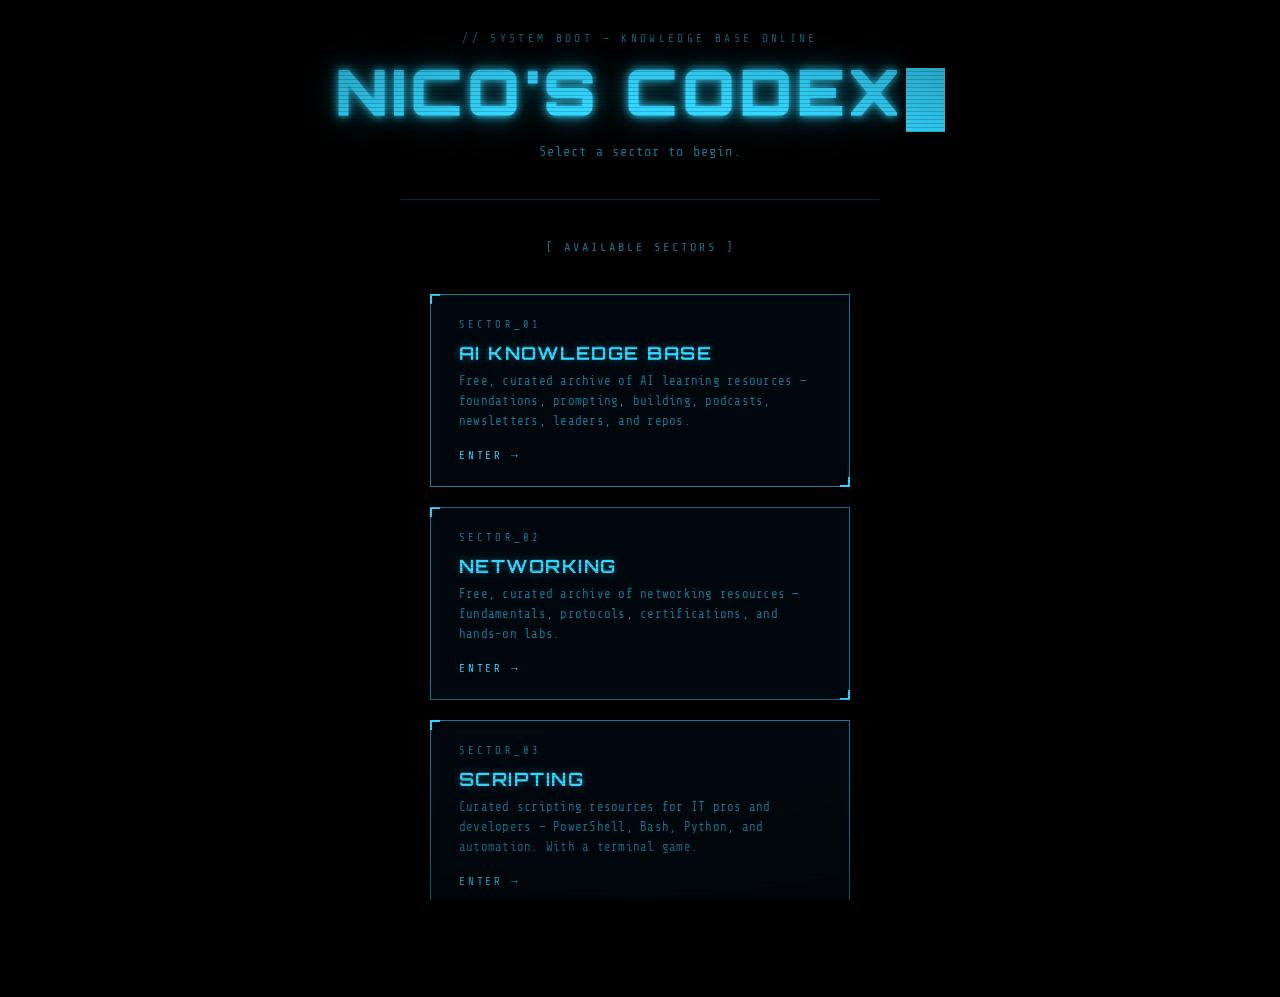
==== index.html @ a24f312b "Add Scripting as Sector_03 on landing page Co-Authored-By: Claude Sonnet 4.6 <noreply@anthropic.com>" ====
<!DOCTYPE html>
<html lang="en">
<head>
<meta charset="UTF-8">
<meta name="viewport" content="width=device-width, initial-scale=1.0">
<title>Nico's Codex — Knowledge Base</title>
<meta name="description" content="Nico's Codex — a curated knowledge base covering AI, technology, and beyond.">
<meta property="og:title" content="Nico's Codex — Knowledge Base">
<meta property="og:description" content="Select a sector to begin.">
<link rel="preconnect" href="https://fonts.googleapis.com">
<link rel="preconnect" href="https://fonts.gstatic.com" crossorigin>
<link href="https://fonts.googleapis.com/css2?family=Orbitron:wght@400;700;900&family=Share+Tech+Mono&display=swap" rel="stylesheet">
<style>
  *, *::before, *::after { box-sizing: border-box; margin: 0; padding: 0; }

  :root {
    --green: #33d6ff;
    --green-dim: #1a7a99;
    --green-glow: rgba(51,214,255,0.35);
    --green-glow-soft: rgba(51,214,255,0.12);
    --bg: #000;
    --bg-card: #00080e;
  }

  html, body {
    height: 100%;
    background: var(--bg);
    color: var(--green);
    font-family: 'Share Tech Mono', monospace;
    overflow-x: hidden;
  }

  /* Scanlines */
  body::before {
    content: '';
    position: fixed;
    inset: 0;
    background: repeating-linear-gradient(
      to bottom,
      transparent 0px,
      transparent 3px,
      rgba(0,0,0,0.18) 3px,
      rgba(0,0,0,0.18) 4px
    );
    pointer-events: none;
    z-index: 999;
  }

  /* CRT vignette */
  body::after {
    content: '';
    position: fixed;
    inset: 0;
    background: radial-gradient(ellipse at center, transparent 55%, rgba(0,0,0,0.75) 100%);
    pointer-events: none;
    z-index: 998;
  }

  @keyframes flicker {
    0%   { opacity: 1; }
    92%  { opacity: 1; }
    93%  { opacity: 0.88; }
    94%  { opacity: 1; }
    96%  { opacity: 0.94; }
    100% { opacity: 1; }
  }

  @keyframes blink {
    0%, 49% { opacity: 1; }
    50%, 100% { opacity: 0; }
  }

  @keyframes pulse-border {
    0%, 100% { box-shadow: 0 0 12px var(--green-glow), inset 0 0 8px var(--green-glow-soft); }
    50%       { box-shadow: 0 0 24px var(--green-glow), inset 0 0 16px var(--green-glow-soft); }
  }

  .crt-wrap {
    animation: flicker 8s infinite;
    min-height: 100vh;
    display: flex;
    flex-direction: column;
    align-items: center;
    justify-content: center;
    padding: 2rem 1.25rem;
    gap: 2.5rem;
  }

  /* Header */
  .crt-header {
    text-align: center;
    display: flex;
    flex-direction: column;
    align-items: center;
    gap: 0.75rem;
  }

  .crt-eyebrow {
    font-family: 'Share Tech Mono', monospace;
    font-size: 0.7rem;
    letter-spacing: 0.3em;
    color: var(--green-dim);
    text-transform: uppercase;
  }

  .crt-title {
    font-family: 'Orbitron', sans-serif;
    font-weight: 900;
    font-size: clamp(2rem, 7vw, 4rem);
    letter-spacing: 0.06em;
    text-transform: uppercase;
    color: var(--green);
    text-shadow:
      0 0 8px var(--green),
      0 0 20px var(--green-glow),
      0 0 40px var(--green-glow);
    line-height: 1.1;
  }

  .crt-subtitle {
    font-family: 'Share Tech Mono', monospace;
    font-size: 0.85rem;
    color: var(--green-dim);
    letter-spacing: 0.08em;
  }

  .crt-cursor {
    display: inline-block;
    width: 0.6em;
    height: 1em;
    background: var(--green);
    vertical-align: text-bottom;
    margin-left: 2px;
    animation: blink 1.1s step-end infinite;
  }

  /* Divider */
  .crt-divider {
    width: min(480px, 90vw);
    border: none;
    border-top: 1px solid var(--green-dim);
    opacity: 0.4;
  }

  /* Sector prompt */
  .crt-prompt {
    font-size: 0.75rem;
    letter-spacing: 0.25em;
    color: var(--green-dim);
    text-transform: uppercase;
  }

  /* Sector grid */
  .sector-grid {
    display: grid;
    grid-template-columns: 1fr;
    gap: 1.25rem;
    width: min(420px, 92vw);
  }

  .sector-card {
    display: block;
    text-decoration: none;
    background: var(--bg-card);
    border: 1px solid var(--green-dim);
    padding: 1.5rem 1.75rem;
    position: relative;
    transition: border-color 0.2s, background 0.2s;
    animation: pulse-border 4s ease-in-out infinite;
    cursor: pointer;
  }

  .sector-card:hover,
  .sector-card:focus-visible {
    background: #051405;
    border-color: var(--green);
    outline: none;
    animation: none;
    box-shadow:
      0 0 18px var(--green-glow),
      0 0 40px rgba(51,255,51,0.15),
      inset 0 0 20px rgba(51,255,51,0.07);
  }

  /* Corner accents */
  .sector-card::before,
  .sector-card::after {
    content: '';
    position: absolute;
    width: 10px;
    height: 10px;
    border-color: var(--green);
    border-style: solid;
  }
  .sector-card::before {
    top: -1px; left: -1px;
    border-width: 2px 0 0 2px;
  }
  .sector-card::after {
    bottom: -1px; right: -1px;
    border-width: 0 2px 2px 0;
  }

  .sector-id {
    font-size: 0.65rem;
    letter-spacing: 0.3em;
    color: var(--green-dim);
    text-transform: uppercase;
    margin-bottom: 0.6rem;
  }

  .sector-name {
    font-family: 'Orbitron', sans-serif;
    font-weight: 700;
    font-size: 1.15rem;
    letter-spacing: 0.08em;
    text-transform: uppercase;
    color: var(--green);
    text-shadow: 0 0 8px var(--green-glow);
    margin-bottom: 0.5rem;
  }

  .sector-desc {
    font-size: 0.78rem;
    color: var(--green-dim);
    line-height: 1.6;
    letter-spacing: 0.02em;
    margin-bottom: 1.1rem;
  }

  .sector-enter {
    font-size: 0.7rem;
    letter-spacing: 0.25em;
    text-transform: uppercase;
    color: var(--green);
    display: flex;
    align-items: center;
    gap: 0.5rem;
  }

  .sector-enter .arrow {
    display: inline-block;
    transition: transform 0.15s;
  }

  .sector-card:hover .arrow,
  .sector-card:focus-visible .arrow {
    transform: translateX(5px);
  }

  /* Footer */
  .crt-footer {
    font-size: 0.65rem;
    letter-spacing: 0.2em;
    color: var(--green-dim);
    opacity: 0.55;
    text-align: center;
    text-transform: uppercase;
  }
</style>
</head>
<body>

<div class="crt-wrap">

  <header class="crt-header">
    <p class="crt-eyebrow">// SYSTEM BOOT — KNOWLEDGE BASE ONLINE</p>
    <h1 class="crt-title">Nico's Codex<span class="crt-cursor"></span></h1>
    <p class="crt-subtitle">Select a sector to begin.</p>
  </header>

  <hr class="crt-divider">

  <p class="crt-prompt">[ Available Sectors ]</p>

  <div class="sector-grid">

    <a href="ai.html" class="sector-card">
      <p class="sector-id">Sector_01</p>
      <p class="sector-name">AI Knowledge Base</p>
      <p class="sector-desc">Free, curated archive of AI learning resources — foundations, prompting, building, podcasts, newsletters, leaders, and repos.</p>
      <p class="sector-enter">Enter <span class="arrow">&#x2192;</span></p>
    </a>

    <a href="networking.html" class="sector-card">
      <p class="sector-id">Sector_02</p>
      <p class="sector-name">Networking</p>
      <p class="sector-desc">Free, curated archive of networking resources — fundamentals, protocols, certifications, and hands-on labs.</p>
      <p class="sector-enter">Enter <span class="arrow">&#x2192;</span></p>
    </a>

    <a href="scripting.html" class="sector-card">
      <p class="sector-id">Sector_03</p>
      <p class="sector-name">Scripting</p>
      <p class="sector-desc">Curated scripting resources for IT pros and developers — PowerShell, Bash, Python, and automation. With a terminal game.</p>
      <p class="sector-enter">Enter <span class="arrow">&#x2192;</span></p>
    </a>

  </div>

  <footer class="crt-footer">
    &copy; <span id="yr"></span> Nico's Codex &mdash; Free. Curated. No paywalls.
  </footer>

</div>

<script>document.getElementById('yr').textContent = new Date().getFullYear();</script>
</body>
</html>
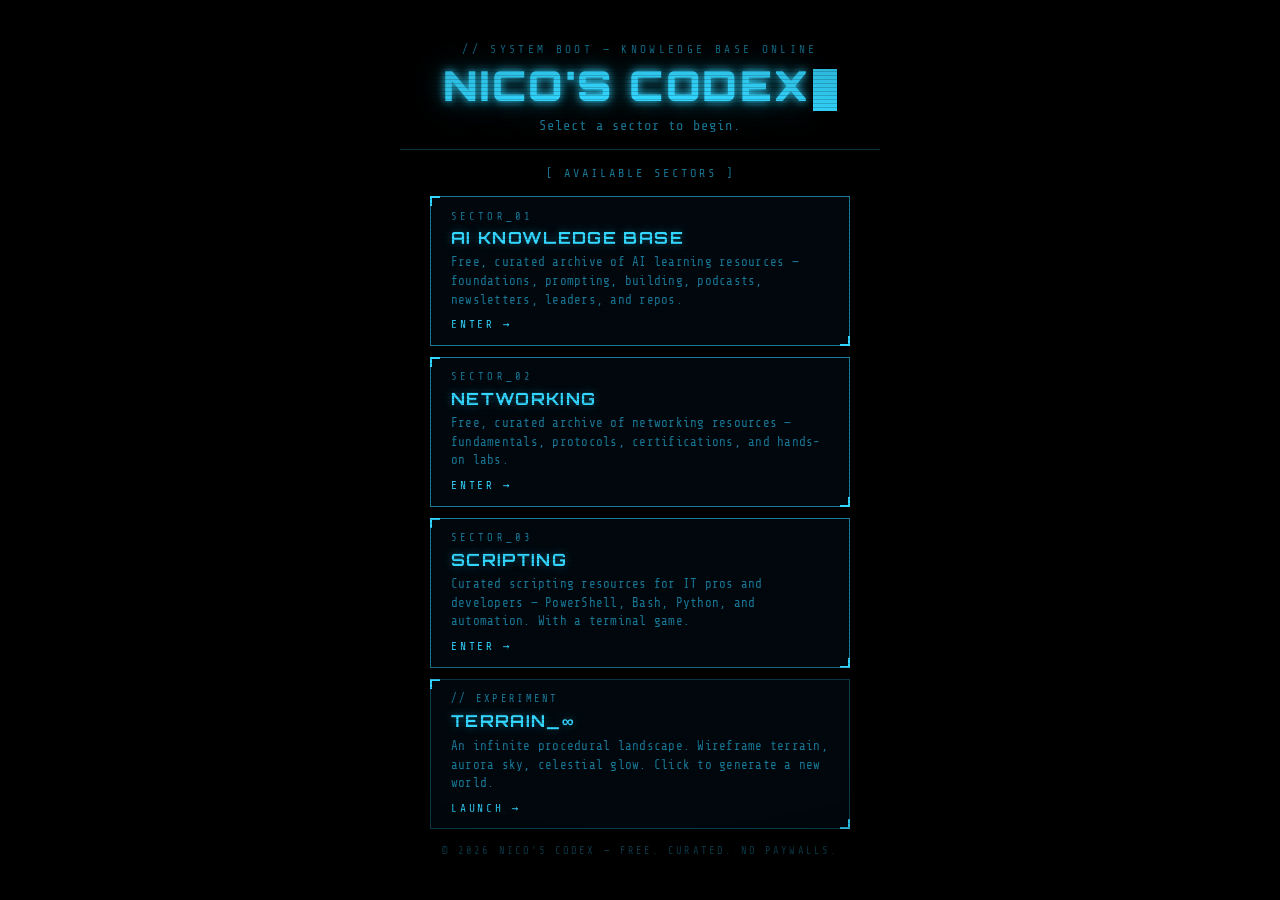
==== commit 07f63810: "Add TERRAIN_∞ interactive landscape page Full-viewport canvas experience: infinite procedural wirefr" ====
--- a/index.html
+++ b/index.html
@@ -82,8 +82,8 @@
     flex-direction: column;
     align-items: center;
     justify-content: center;
-    padding: 2rem 1.25rem;
-    gap: 2.5rem;
+    padding: 1rem 1.25rem;
+    gap: 1rem;
   }
 
   /* Header */
@@ -92,7 +92,7 @@
     display: flex;
     flex-direction: column;
     align-items: center;
-    gap: 0.75rem;
+    gap: 0.45rem;
   }
 
   .crt-eyebrow {
@@ -106,7 +106,7 @@
   .crt-title {
     font-family: 'Orbitron', sans-serif;
     font-weight: 900;
-    font-size: clamp(2rem, 7vw, 4rem);
+    font-size: clamp(1.5rem, 5vw, 2.6rem);
     letter-spacing: 0.06em;
     text-transform: uppercase;
     color: var(--green);
@@ -154,7 +154,7 @@
   .sector-grid {
     display: grid;
     grid-template-columns: 1fr;
-    gap: 1.25rem;
+    gap: 0.7rem;
     width: min(420px, 92vw);
   }
 
@@ -163,7 +163,7 @@
     text-decoration: none;
     background: var(--bg-card);
     border: 1px solid var(--green-dim);
-    padding: 1.5rem 1.75rem;
+    padding: 0.85rem 1.25rem;
     position: relative;
     transition: border-color 0.2s, background 0.2s;
     animation: pulse-border 4s ease-in-out infinite;
@@ -206,26 +206,26 @@
     letter-spacing: 0.3em;
     color: var(--green-dim);
     text-transform: uppercase;
-    margin-bottom: 0.6rem;
+    margin-bottom: 0.3rem;
   }
 
   .sector-name {
     font-family: 'Orbitron', sans-serif;
     font-weight: 700;
-    font-size: 1.15rem;
+    font-size: 1.05rem;
     letter-spacing: 0.08em;
     text-transform: uppercase;
     color: var(--green);
     text-shadow: 0 0 8px var(--green-glow);
-    margin-bottom: 0.5rem;
+    margin-bottom: 0.3rem;
   }
 
   .sector-desc {
     font-size: 0.78rem;
     color: var(--green-dim);
-    line-height: 1.6;
+    line-height: 1.5;
     letter-spacing: 0.02em;
-    margin-bottom: 1.1rem;
+    margin-bottom: 0.55rem;
   }
 
   .sector-enter {
@@ -296,6 +296,13 @@
       <p class="sector-enter">Enter <span class="arrow">&#x2192;</span></p>
     </a>
 
+    <a href="landscape.html" class="sector-card" style="border-color: rgba(26,122,153,0.5);">
+      <p class="sector-id" style="letter-spacing:0.22em;">// EXPERIMENT</p>
+      <p class="sector-name">TERRAIN_∞</p>
+      <p class="sector-desc">An infinite procedural landscape. Wireframe terrain, aurora sky, celestial glow. Click to generate a new world.</p>
+      <p class="sector-enter">Launch <span class="arrow">&#x2192;</span></p>
+    </a>
+
   </div>
 
   <footer class="crt-footer">
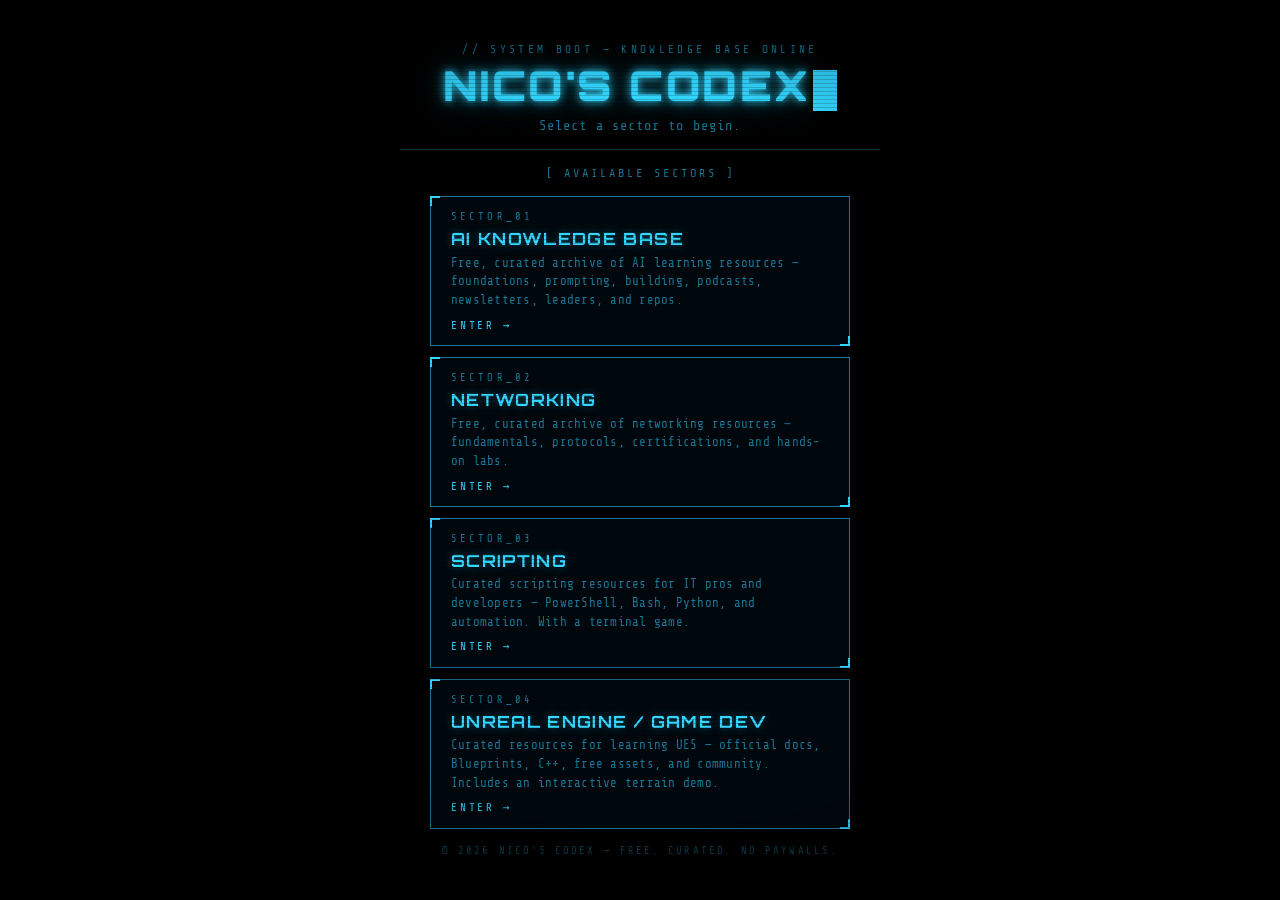
==== commit ffc6e72f: "Add Sector_04 Unreal Engine / Game Dev resources page New unreal.html with 12 curated free resources" ====
--- a/index.html
+++ b/index.html
@@ -23,7 +23,7 @@
   }
 
   html, body {
-    height: 100%;
+    min-height: 100%;
     background: var(--bg);
     color: var(--green);
     font-family: 'Share Tech Mono', monospace;
@@ -81,10 +81,13 @@
     display: flex;
     flex-direction: column;
     align-items: center;
-    justify-content: center;
+    justify-content: flex-start;
     padding: 1rem 1.25rem;
     gap: 1rem;
   }
+  /* Safe centering: spacers collapse when content exceeds viewport */
+  .crt-wrap > .crt-header { margin-top: auto; }
+  .crt-wrap > .crt-footer { margin-bottom: auto; }
 
   /* Header */
   .crt-header {
@@ -296,11 +299,11 @@
       <p class="sector-enter">Enter <span class="arrow">&#x2192;</span></p>
     </a>
 
-    <a href="landscape.html" class="sector-card" style="border-color: rgba(26,122,153,0.5);">
-      <p class="sector-id" style="letter-spacing:0.22em;">// EXPERIMENT</p>
-      <p class="sector-name">TERRAIN_∞</p>
-      <p class="sector-desc">An infinite procedural landscape. Wireframe terrain, aurora sky, celestial glow. Click to generate a new world.</p>
-      <p class="sector-enter">Launch <span class="arrow">&#x2192;</span></p>
+    <a href="unreal.html" class="sector-card">
+      <p class="sector-id">Sector_04</p>
+      <p class="sector-name">Unreal Engine / Game Dev</p>
+      <p class="sector-desc">Curated resources for learning UE5 — official docs, Blueprints, C++, free assets, and community. Includes an interactive terrain demo.</p>
+      <p class="sector-enter">Enter <span class="arrow">&#x2192;</span></p>
     </a>
 
   </div>
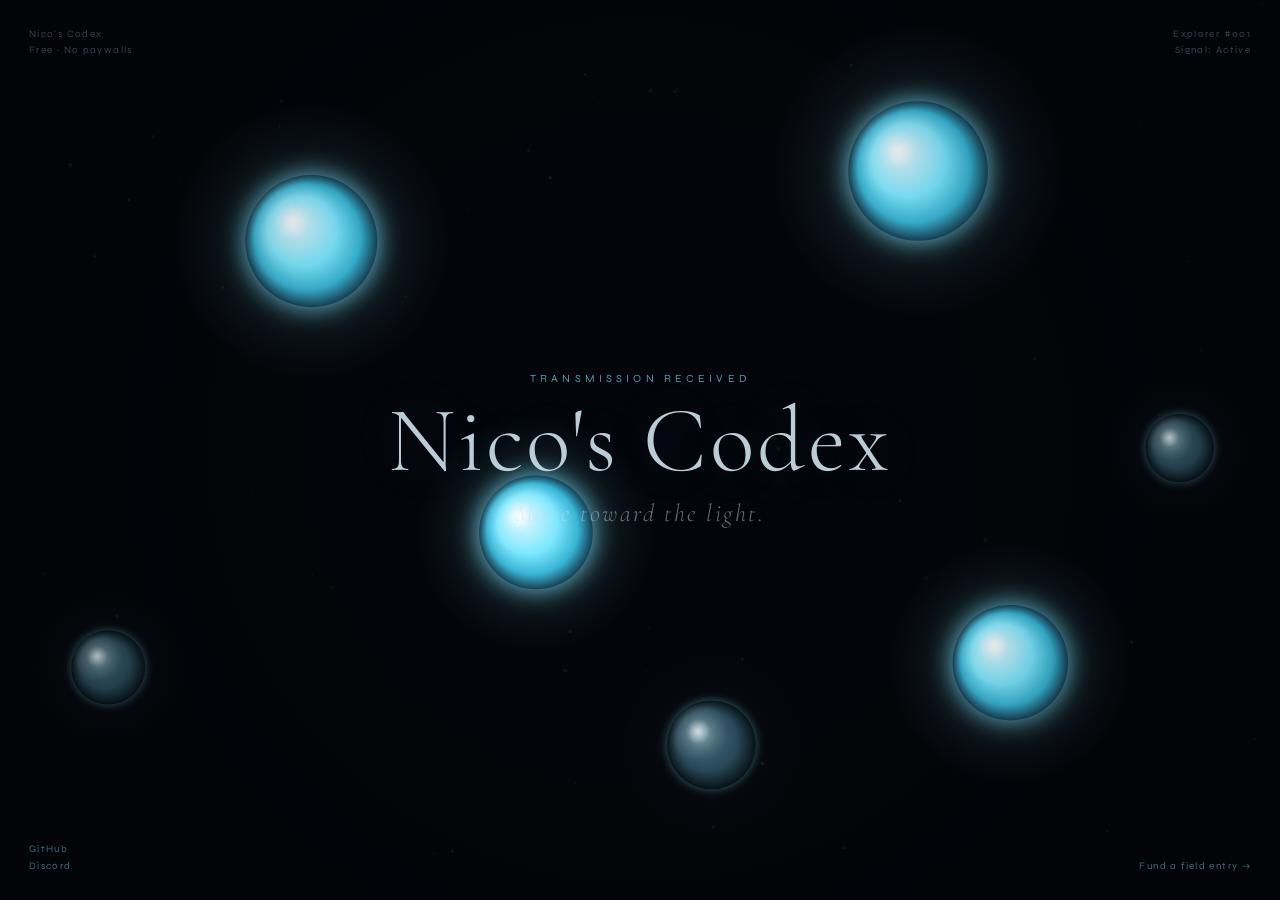
==== commit 0e66826c: "Rebuild landing page with floating orb canvas experience Full-viewport HTML5 canvas with 7 topic orb" ====
--- a/index.html
+++ b/index.html
@@ -3,317 +3,677 @@
 <head>
 <meta charset="UTF-8">
 <meta name="viewport" content="width=device-width, initial-scale=1.0">
-<title>Nico's Codex — Knowledge Base</title>
+<title>Nico's Codex</title>
 <meta name="description" content="Nico's Codex — a curated knowledge base covering AI, technology, and beyond.">
-<meta property="og:title" content="Nico's Codex — Knowledge Base">
-<meta property="og:description" content="Select a sector to begin.">
+<meta property="og:title" content="Nico's Codex">
+<meta property="og:description" content="Move toward the light.">
 <link rel="preconnect" href="https://fonts.googleapis.com">
 <link rel="preconnect" href="https://fonts.gstatic.com" crossorigin>
-<link href="https://fonts.googleapis.com/css2?family=Orbitron:wght@400;700;900&family=Share+Tech+Mono&display=swap" rel="stylesheet">
+<link href="https://fonts.googleapis.com/css2?family=Cormorant+Garamond:ital,wght@0,300;1,300&family=Syne:wght@400;700&display=swap" rel="stylesheet">
 <style>
-  *, *::before, *::after { box-sizing: border-box; margin: 0; padding: 0; }
-
-  :root {
-    --green: #33d6ff;
-    --green-dim: #1a7a99;
-    --green-glow: rgba(51,214,255,0.35);
-    --green-glow-soft: rgba(51,214,255,0.12);
-    --bg: #000;
-    --bg-card: #00080e;
-  }
-
-  html, body {
-    min-height: 100%;
-    background: var(--bg);
-    color: var(--green);
-    font-family: 'Share Tech Mono', monospace;
-    overflow-x: hidden;
-  }
-
-  /* Scanlines */
-  body::before {
-    content: '';
-    position: fixed;
-    inset: 0;
-    background: repeating-linear-gradient(
-      to bottom,
-      transparent 0px,
-      transparent 3px,
-      rgba(0,0,0,0.18) 3px,
-      rgba(0,0,0,0.18) 4px
-    );
-    pointer-events: none;
-    z-index: 999;
-  }
-
-  /* CRT vignette */
-  body::after {
-    content: '';
-    position: fixed;
-    inset: 0;
-    background: radial-gradient(ellipse at center, transparent 55%, rgba(0,0,0,0.75) 100%);
-    pointer-events: none;
-    z-index: 998;
-  }
-
-  @keyframes flicker {
-    0%   { opacity: 1; }
-    92%  { opacity: 1; }
-    93%  { opacity: 0.88; }
-    94%  { opacity: 1; }
-    96%  { opacity: 0.94; }
-    100% { opacity: 1; }
-  }
-
-  @keyframes blink {
-    0%, 49% { opacity: 1; }
-    50%, 100% { opacity: 0; }
-  }
-
-  @keyframes pulse-border {
-    0%, 100% { box-shadow: 0 0 12px var(--green-glow), inset 0 0 8px var(--green-glow-soft); }
-    50%       { box-shadow: 0 0 24px var(--green-glow), inset 0 0 16px var(--green-glow-soft); }
-  }
-
-  .crt-wrap {
-    animation: flicker 8s infinite;
-    min-height: 100vh;
+*, *::before, *::after { box-sizing: border-box; margin: 0; padding: 0; }
+
+html, body {
+  width: 100%; height: 100%;
+  background: #03050a;
+  overflow: hidden;
+  cursor: none;
+  user-select: none;
+}
+
+#canvas {
+  position: fixed;
+  inset: 0;
+  width: 100%;
+  height: 100%;
+  display: block;
+}
+
+/* ── Hero intro ── */
+#intro {
+  position: fixed;
+  inset: 0;
+  display: flex;
+  flex-direction: column;
+  align-items: center;
+  justify-content: center;
+  pointer-events: none;
+  z-index: 10;
+  gap: 0.65rem;
+  transition: opacity 1.4s ease;
+}
+#intro.hidden { opacity: 0; }
+
+.intro-eyebrow {
+  font-family: 'Syne', sans-serif;
+  font-size: 0.68rem;
+  font-weight: 400;
+  letter-spacing: 0.38em;
+  text-transform: uppercase;
+  color: #7de8ff;
+  opacity: 0.65;
+}
+
+.intro-title {
+  font-family: 'Cormorant Garamond', serif;
+  font-weight: 300;
+  font-size: clamp(3rem, 7.5vw, 5.8rem);
+  color: rgba(200, 220, 230, 0.93);
+  line-height: 1;
+  letter-spacing: 0.03em;
+  text-shadow: 0 0 60px rgba(125,232,255,0.18), 0 0 120px rgba(125,232,255,0.08);
+}
+
+.intro-subtitle {
+  font-family: 'Cormorant Garamond', serif;
+  font-weight: 300;
+  font-style: italic;
+  font-size: clamp(1.05rem, 2.5vw, 1.55rem);
+  color: rgba(200,220,230,0.48);
+  letter-spacing: 0.1em;
+}
+
+/* ── Corner labels ── */
+.corner {
+  position: fixed;
+  font-family: 'Syne', sans-serif;
+  font-size: 0.62rem;
+  letter-spacing: 0.14em;
+  color: rgba(80,110,130,0.6);
+  pointer-events: none;
+  z-index: 20;
+  line-height: 1.7;
+}
+.corner a {
+  color: rgba(125,232,255,0.45);
+  text-decoration: none;
+  pointer-events: auto;
+  transition: color 0.2s;
+}
+.corner a:hover { color: #7de8ff; }
+
+.corner-tl { top: 1.6rem; left: 1.8rem; }
+.corner-tr { top: 1.6rem; right: 1.8rem; text-align: right; }
+.corner-bl { bottom: 1.6rem; left: 1.8rem; }
+.corner-br { bottom: 1.6rem; right: 1.8rem; text-align: right; }
+
+/* ── Tooltip ── */
+#tooltip {
+  position: fixed;
+  pointer-events: none;
+  z-index: 30;
+  display: flex;
+  flex-direction: column;
+  align-items: center;
+  gap: 0.28rem;
+  transform: translate(-50%, 0);
+  opacity: 0;
+  transition: opacity 0.22s ease;
+  width: 260px;
+  text-align: center;
+  padding: 0.9rem 1.1rem 0.85rem;
+  background: rgba(3,5,10,0.88);
+  border: 1px solid rgba(125,232,255,0.1);
+  backdrop-filter: blur(10px);
+}
+#tooltip.visible { opacity: 1; }
+
+.tt-name {
+  font-family: 'Syne', sans-serif;
+  font-weight: 700;
+  font-size: 0.82rem;
+  letter-spacing: 0.07em;
+  color: #7de8ff;
+}
+
+.tt-desc {
+  font-family: 'Cormorant Garamond', serif;
+  font-style: italic;
+  font-weight: 300;
+  font-size: 0.9rem;
+  color: rgba(200,220,230,0.72);
+  line-height: 1.45;
+}
+
+.tt-badge {
+  font-family: 'Syne', sans-serif;
+  font-size: 0.58rem;
+  font-weight: 700;
+  letter-spacing: 0.22em;
+  padding: 0.2em 0.6em;
+  margin-top: 0.1rem;
+}
+.tt-badge.live {
+  background: rgba(125,232,255,0.12);
+  color: #7de8ff;
+  border: 1px solid rgba(125,232,255,0.28);
+}
+.tt-badge.incoming {
+  background: rgba(42,74,90,0.25);
+  color: rgba(80,110,130,0.75);
+  border: 1px solid rgba(42,74,90,0.45);
+}
+
+/* ── Mobile list ── */
+#mobile-list { display: none; }
+
+@media (max-width: 700px) {
+  html, body { overflow-y: auto; cursor: auto; }
+
+  #canvas, #intro, .corner, #tooltip { display: none; }
+
+  #mobile-list {
     display: flex;
     flex-direction: column;
-    align-items: center;
-    justify-content: flex-start;
-    padding: 1rem 1.25rem;
-    gap: 1rem;
-  }
-  /* Safe centering: spacers collapse when content exceeds viewport */
-  .crt-wrap > .crt-header { margin-top: auto; }
-  .crt-wrap > .crt-footer { margin-bottom: auto; }
-
-  /* Header */
-  .crt-header {
-    text-align: center;
+    min-height: 100vh;
+    padding: 2.8rem 1.3rem 2.5rem;
+    background: #03050a;
+  }
+
+  .mob-header { text-align: center; margin-bottom: 2.8rem; }
+
+  .mob-eyebrow {
+    font-family: 'Syne', sans-serif;
+    font-size: 0.63rem;
+    letter-spacing: 0.32em;
+    text-transform: uppercase;
+    color: #7de8ff;
+    opacity: 0.65;
+    margin-bottom: 0.55rem;
+  }
+
+  .mob-title {
+    font-family: 'Cormorant Garamond', serif;
+    font-weight: 300;
+    font-size: 2.6rem;
+    color: rgba(200,220,230,0.93);
+    line-height: 1;
+  }
+
+  .mob-subtitle {
+    font-family: 'Cormorant Garamond', serif;
+    font-style: italic;
+    font-weight: 300;
+    font-size: 1.05rem;
+    color: rgba(200,220,230,0.42);
+    margin-top: 0.5rem;
+    letter-spacing: 0.07em;
+  }
+
+  .mob-row {
     display: flex;
-    flex-direction: column;
-    align-items: center;
-    gap: 0.45rem;
-  }
-
-  .crt-eyebrow {
-    font-family: 'Share Tech Mono', monospace;
-    font-size: 0.7rem;
-    letter-spacing: 0.3em;
-    color: var(--green-dim);
-    text-transform: uppercase;
-  }
-
-  .crt-title {
-    font-family: 'Orbitron', sans-serif;
-    font-weight: 900;
-    font-size: clamp(1.5rem, 5vw, 2.6rem);
-    letter-spacing: 0.06em;
-    text-transform: uppercase;
-    color: var(--green);
-    text-shadow:
-      0 0 8px var(--green),
-      0 0 20px var(--green-glow),
-      0 0 40px var(--green-glow);
-    line-height: 1.1;
-  }
-
-  .crt-subtitle {
-    font-family: 'Share Tech Mono', monospace;
-    font-size: 0.85rem;
-    color: var(--green-dim);
-    letter-spacing: 0.08em;
-  }
-
-  .crt-cursor {
-    display: inline-block;
-    width: 0.6em;
-    height: 1em;
-    background: var(--green);
-    vertical-align: text-bottom;
-    margin-left: 2px;
-    animation: blink 1.1s step-end infinite;
-  }
-
-  /* Divider */
-  .crt-divider {
-    width: min(480px, 90vw);
-    border: none;
-    border-top: 1px solid var(--green-dim);
-    opacity: 0.4;
-  }
-
-  /* Sector prompt */
-  .crt-prompt {
-    font-size: 0.75rem;
-    letter-spacing: 0.25em;
-    color: var(--green-dim);
-    text-transform: uppercase;
-  }
-
-  /* Sector grid */
-  .sector-grid {
-    display: grid;
-    grid-template-columns: 1fr;
-    gap: 0.7rem;
-    width: min(420px, 92vw);
-  }
-
-  .sector-card {
-    display: block;
+    align-items: flex-start;
+    gap: 0.9rem;
+    padding: 1.05rem 0;
+    border-bottom: 1px solid rgba(42,74,90,0.28);
     text-decoration: none;
-    background: var(--bg-card);
-    border: 1px solid var(--green-dim);
-    padding: 0.85rem 1.25rem;
-    position: relative;
-    transition: border-color 0.2s, background 0.2s;
-    animation: pulse-border 4s ease-in-out infinite;
-    cursor: pointer;
-  }
-
-  .sector-card:hover,
-  .sector-card:focus-visible {
-    background: #051405;
-    border-color: var(--green);
-    outline: none;
-    animation: none;
-    box-shadow:
-      0 0 18px var(--green-glow),
-      0 0 40px rgba(51,255,51,0.15),
-      inset 0 0 20px rgba(51,255,51,0.07);
-  }
-
-  /* Corner accents */
-  .sector-card::before,
-  .sector-card::after {
-    content: '';
-    position: absolute;
-    width: 10px;
-    height: 10px;
-    border-color: var(--green);
-    border-style: solid;
-  }
-  .sector-card::before {
-    top: -1px; left: -1px;
-    border-width: 2px 0 0 2px;
-  }
-  .sector-card::after {
-    bottom: -1px; right: -1px;
-    border-width: 0 2px 2px 0;
-  }
-
-  .sector-id {
-    font-size: 0.65rem;
-    letter-spacing: 0.3em;
-    color: var(--green-dim);
-    text-transform: uppercase;
-    margin-bottom: 0.3rem;
-  }
-
-  .sector-name {
-    font-family: 'Orbitron', sans-serif;
+  }
+
+  .mob-row.live { cursor: pointer; }
+  .mob-row.inactive { opacity: 0.42; cursor: default; pointer-events: none; }
+
+  .mob-dot {
+    flex-shrink: 0;
+    width: 9px; height: 9px;
+    border-radius: 50%;
+    margin-top: 0.3rem;
+  }
+  .mob-dot.live {
+    background: #7de8ff;
+    box-shadow: 0 0 8px rgba(125,232,255,0.65);
+  }
+  .mob-dot.inactive { background: #2a4a5a; }
+
+  .mob-info { flex: 1; display: flex; flex-direction: column; gap: 0.2rem; }
+
+  .mob-name {
+    font-family: 'Syne', sans-serif;
     font-weight: 700;
-    font-size: 1.05rem;
-    letter-spacing: 0.08em;
-    text-transform: uppercase;
-    color: var(--green);
-    text-shadow: 0 0 8px var(--green-glow);
-    margin-bottom: 0.3rem;
-  }
-
-  .sector-desc {
-    font-size: 0.78rem;
-    color: var(--green-dim);
-    line-height: 1.5;
-    letter-spacing: 0.02em;
-    margin-bottom: 0.55rem;
-  }
-
-  .sector-enter {
-    font-size: 0.7rem;
-    letter-spacing: 0.25em;
-    text-transform: uppercase;
-    color: var(--green);
-    display: flex;
-    align-items: center;
-    gap: 0.5rem;
-  }
-
-  .sector-enter .arrow {
-    display: inline-block;
-    transition: transform 0.15s;
-  }
-
-  .sector-card:hover .arrow,
-  .sector-card:focus-visible .arrow {
-    transform: translateX(5px);
-  }
-
-  /* Footer */
-  .crt-footer {
-    font-size: 0.65rem;
-    letter-spacing: 0.2em;
-    color: var(--green-dim);
-    opacity: 0.55;
-    text-align: center;
-    text-transform: uppercase;
-  }
+    font-size: 0.88rem;
+    color: rgba(200,220,230,0.9);
+  }
+
+  .mob-desc {
+    font-family: 'Cormorant Garamond', serif;
+    font-style: italic;
+    font-size: 0.88rem;
+    color: rgba(80,110,130,0.85);
+    line-height: 1.42;
+  }
+
+  .mob-tag {
+    flex-shrink: 0;
+    font-family: 'Syne', sans-serif;
+    font-size: 0.56rem;
+    font-weight: 700;
+    letter-spacing: 0.16em;
+    padding: 0.22em 0.55em;
+    margin-top: 0.3rem;
+    align-self: flex-start;
+  }
+  .mob-tag.live {
+    color: #7de8ff;
+    border: 1px solid rgba(125,232,255,0.28);
+    background: rgba(125,232,255,0.08);
+  }
+  .mob-tag.incoming {
+    color: rgba(80,110,130,0.6);
+    border: 1px solid rgba(42,74,90,0.4);
+  }
+}
 </style>
 </head>
 <body>
 
-<div class="crt-wrap">
-
-  <header class="crt-header">
-    <p class="crt-eyebrow">// SYSTEM BOOT — KNOWLEDGE BASE ONLINE</p>
-    <h1 class="crt-title">Nico's Codex<span class="crt-cursor"></span></h1>
-    <p class="crt-subtitle">Select a sector to begin.</p>
-  </header>
-
-  <hr class="crt-divider">
-
-  <p class="crt-prompt">[ Available Sectors ]</p>
-
-  <div class="sector-grid">
-
-    <a href="ai.html" class="sector-card">
-      <p class="sector-id">Sector_01</p>
-      <p class="sector-name">AI Knowledge Base</p>
-      <p class="sector-desc">Free, curated archive of AI learning resources — foundations, prompting, building, podcasts, newsletters, leaders, and repos.</p>
-      <p class="sector-enter">Enter <span class="arrow">&#x2192;</span></p>
-    </a>
-
-    <a href="networking.html" class="sector-card">
-      <p class="sector-id">Sector_02</p>
-      <p class="sector-name">Networking</p>
-      <p class="sector-desc">Free, curated archive of networking resources — fundamentals, protocols, certifications, and hands-on labs.</p>
-      <p class="sector-enter">Enter <span class="arrow">&#x2192;</span></p>
-    </a>
-
-    <a href="scripting.html" class="sector-card">
-      <p class="sector-id">Sector_03</p>
-      <p class="sector-name">Scripting</p>
-      <p class="sector-desc">Curated scripting resources for IT pros and developers — PowerShell, Bash, Python, and automation. With a terminal game.</p>
-      <p class="sector-enter">Enter <span class="arrow">&#x2192;</span></p>
-    </a>
-
-    <a href="unreal.html" class="sector-card">
-      <p class="sector-id">Sector_04</p>
-      <p class="sector-name">Unreal Engine / Game Dev</p>
-      <p class="sector-desc">Curated resources for learning UE5 — official docs, Blueprints, C++, free assets, and community. Includes an interactive terrain demo.</p>
-      <p class="sector-enter">Enter <span class="arrow">&#x2192;</span></p>
-    </a>
-
+<canvas id="canvas"></canvas>
+
+<div id="intro">
+  <span class="intro-eyebrow">Transmission received</span>
+  <h1 class="intro-title">Nico's Codex</h1>
+  <p class="intro-subtitle">Move toward the light.</p>
+</div>
+
+<div class="corner corner-tl">Nico's Codex<br>Free · No paywalls</div>
+<div class="corner corner-tr">Explorer #001<br>Signal: Active</div>
+<div class="corner corner-bl">
+  <a href="https://github.com/niconomics-9" target="_blank" rel="noopener">GitHub</a><br>
+  <a href="#" target="_blank" rel="noopener">Discord</a>
+</div>
+<div class="corner corner-br">
+  <a href="https://ko-fi.com" target="_blank" rel="noopener">Fund a field entry →</a>
+</div>
+
+<div id="tooltip">
+  <span class="tt-name"></span>
+  <span class="tt-desc"></span>
+  <span class="tt-badge"></span>
+</div>
+
+<div id="mobile-list">
+  <div class="mob-header">
+    <p class="mob-eyebrow">Transmission received</p>
+    <h1 class="mob-title">Nico's Codex</h1>
+    <p class="mob-subtitle">Move toward the light.</p>
   </div>
-
-  <footer class="crt-footer">
-    &copy; <span id="yr"></span> Nico's Codex &mdash; Free. Curated. No paywalls.
-  </footer>
-
 </div>
 
-<script>document.getElementById('yr').textContent = new Date().getFullYear();</script>
+<script>
+// ── Topic data ────────────────────────────────────────────────────
+const TOPICS = [
+  {
+    name:   "AI Knowledge Base",
+    desc:   "Free, curated archive of AI learning resources — foundations, prompting, building, podcasts, newsletters, leaders, and repos.",
+    url:    "ai.html",
+    status: "LIVE"
+  },
+  {
+    name:   "Networking",
+    desc:   "Free, curated archive of networking resources — fundamentals, protocols, certifications, and hands-on labs.",
+    url:    "networking.html",
+    status: "LIVE"
+  },
+  {
+    name:   "Scripting",
+    desc:   "Curated scripting resources for IT pros and developers — PowerShell, Bash, Python, and automation. With a terminal game.",
+    url:    "scripting.html",
+    status: "LIVE"
+  },
+  {
+    name:   "Unreal Engine / Game Dev",
+    desc:   "Curated resources for learning UE5 — official docs, Blueprints, C++, free assets, and community. Includes an interactive terrain demo.",
+    url:    "unreal.html",
+    status: "LIVE"
+  },
+  {
+    name:   "Security",
+    desc:   "Defensive security fundamentals, threat modeling, and hands-on CTF resources.",
+    url:    null,
+    status: "INCOMING"
+  },
+  {
+    name:   "Cloud Architecture",
+    desc:   "AWS, Azure, and GCP patterns, certifications, and real-world architecture guides.",
+    url:    null,
+    status: "INCOMING"
+  },
+  {
+    name:   "Data Science",
+    desc:   "Machine learning pipelines, statistical foundations, and practical tooling.",
+    url:    null,
+    status: "INCOMING"
+  },
+];
+
+// Fractional positions [fx, fy] — spread across viewport
+const INIT_POS = [
+  [0.22, 0.30],  // AI
+  [0.68, 0.24],  // Networking
+  [0.40, 0.63],  // Scripting
+  [0.77, 0.66],  // Unreal
+  [0.12, 0.67],  // Security
+  [0.54, 0.82],  // Cloud
+  [0.87, 0.45],  // Data Science
+];
+
+// ── Build mobile list ─────────────────────────────────────────────
+const mobileList = document.getElementById('mobile-list');
+TOPICS.forEach(t => {
+  const isLive = t.status === 'LIVE';
+  const el = document.createElement(isLive ? 'a' : 'div');
+  if (isLive) el.href = t.url;
+  el.className = `mob-row ${isLive ? 'live' : 'inactive'}`;
+  el.innerHTML =
+    `<span class="mob-dot ${isLive ? 'live' : 'inactive'}"></span>` +
+    `<span class="mob-info">` +
+      `<span class="mob-name">${t.name}</span>` +
+      `<span class="mob-desc">${t.desc}</span>` +
+    `</span>` +
+    `<span class="mob-tag ${isLive ? 'live' : 'incoming'}">${t.status}</span>`;
+  mobileList.appendChild(el);
+});
+
+// ── Canvas + context ──────────────────────────────────────────────
+const canvas = document.getElementById('canvas');
+const ctx    = canvas.getContext('2d');
+let W = 0, H = 0;
+
+// ── Orb class ─────────────────────────────────────────────────────
+class Orb {
+  constructor(topic, fx, fy) {
+    this.topic  = topic;
+    this.isLive = topic.status === 'LIVE';
+    this.fx = fx; this.fy = fy;
+
+    this.baseX = fx * window.innerWidth;
+    this.baseY = fy * window.innerHeight;
+    this.x = this.baseX;
+    this.y = this.baseY;
+
+    this.baseRadius = this.isLive
+      ? 52 + Math.random() * 16
+      : 32 + Math.random() * 12;
+    this.radius = this.baseRadius;
+
+    this.phase      = Math.random() * Math.PI * 2;
+    this.pulseSpeed = 0.22 + Math.random() * 0.28;
+
+    this.driftAmpX = 38 + Math.random() * 52;
+    this.driftAmpY = 28 + Math.random() * 48;
+    this.driftSpX  = 0.16 + Math.random() * 0.22;
+    this.driftSpY  = 0.12 + Math.random() * 0.2;
+    this.driftPhX  = Math.random() * Math.PI * 2;
+    this.driftPhY  = Math.random() * Math.PI * 2;
+
+    this.hovered     = false;
+    this.scale       = 1;
+    this.clickPulse  = 0;
+    this.clickTarget = null;
+  }
+
+  rebase() {
+    this.baseX = this.fx * W;
+    this.baseY = this.fy * H;
+  }
+
+  draw(ctx) {
+    const { x, y, radius: r, isLive, hovered } = this;
+
+    ctx.save();
+
+    // Atmospheric outer glow
+    const glowR    = r * (hovered ? 3.4 : 2.1);
+    const outerGrd = ctx.createRadialGradient(x, y, r * 0.75, x, y, glowR);
+    if (isLive) {
+      outerGrd.addColorStop(0, hovered ? 'rgba(125,232,255,0.24)' : 'rgba(125,232,255,0.11)');
+      outerGrd.addColorStop(1, 'rgba(125,232,255,0)');
+    } else {
+      outerGrd.addColorStop(0, hovered ? 'rgba(58,106,122,0.2)' : 'rgba(42,74,90,0.07)');
+      outerGrd.addColorStop(1, 'rgba(42,74,90,0)');
+    }
+    ctx.beginPath();
+    ctx.arc(x, y, glowR, 0, Math.PI * 2);
+    ctx.fillStyle = outerGrd;
+    ctx.fill();
+
+    // Shadow glow
+    ctx.shadowColor = isLive ? '#7de8ff' : '#3a6a7a';
+    ctx.shadowBlur  = isLive
+      ? (hovered ? 52 : 26)
+      : (hovered ? 22 : 9);
+
+    // Core sphere gradient (highlight offset upper-left)
+    const hx = x - r * 0.3, hy = y - r * 0.3;
+    const coreGrd = ctx.createRadialGradient(hx, hy, 0, x, y, r);
+    if (isLive) {
+      coreGrd.addColorStop(0.00, '#f2fbff');
+      coreGrd.addColorStop(0.18, '#b8f0ff');
+      coreGrd.addColorStop(0.52, '#7de8ff');
+      coreGrd.addColorStop(0.80, '#38b4d4');
+      coreGrd.addColorStop(1.00, 'rgba(18,58,78,0.88)');
+    } else {
+      coreGrd.addColorStop(0.00, '#5e8e9e');
+      coreGrd.addColorStop(0.32, '#3a6070');
+      coreGrd.addColorStop(0.68, '#2a4a5a');
+      coreGrd.addColorStop(1.00, 'rgba(4,14,20,0.92)');
+    }
+    ctx.beginPath();
+    ctx.arc(x, y, r, 0, Math.PI * 2);
+    ctx.fillStyle = coreGrd;
+    ctx.fill();
+
+    ctx.shadowBlur = 0;
+
+    // Specular highlight (clipped to orb)
+    ctx.beginPath();
+    ctx.arc(x, y, r, 0, Math.PI * 2);
+    ctx.clip();
+    const specGrd = ctx.createRadialGradient(hx, hy, 0, hx, hy, r * 0.68);
+    specGrd.addColorStop(0,    'rgba(255,255,255,0.74)');
+    specGrd.addColorStop(0.42, 'rgba(255,255,255,0.16)');
+    specGrd.addColorStop(1,    'rgba(255,255,255,0)');
+    ctx.fillStyle = specGrd;
+    ctx.fillRect(x - r - 1, y - r - 1, (r + 1) * 2, (r + 1) * 2);
+
+    ctx.restore();
+  }
+
+  contains(px, py) {
+    const dx = px - this.x, dy = py - this.y;
+    return Math.sqrt(dx * dx + dy * dy) < this.radius;
+  }
+}
+
+// ── Particle class ────────────────────────────────────────────────
+class Particle {
+  constructor(seed) { this.init(seed); }
+  init(fromBottom) {
+    this.x     = Math.random() * (W || window.innerWidth);
+    this.y     = fromBottom ? (H || window.innerHeight) + 6 : Math.random() * (H || window.innerHeight);
+    this.vx    = (Math.random() - 0.5) * 0.22;
+    this.vy    = -(0.14 + Math.random() * 0.38);
+    this.alpha = 0.025 + Math.random() * 0.07;
+    this.r     = 0.7 + Math.random() * 1.3;
+  }
+  update() {
+    this.x += this.vx;
+    this.y += this.vy;
+    if (this.y < -8) this.init(true);
+  }
+  draw(ctx) {
+    ctx.beginPath();
+    ctx.arc(this.x, this.y, this.r, 0, Math.PI * 2);
+    ctx.fillStyle = `rgba(125,232,255,${this.alpha})`;
+    ctx.fill();
+  }
+}
+
+// ── Init scene ────────────────────────────────────────────────────
+const orbs      = TOPICS.map((t, i) => new Orb(t, INIT_POS[i][0], INIT_POS[i][1]));
+const particles = Array.from({ length: 65 }, () => new Particle(false));
+
+function resize() {
+  W = canvas.width  = window.innerWidth;
+  H = canvas.height = window.innerHeight;
+  orbs.forEach(o => o.rebase());
+}
+window.addEventListener('resize', resize);
+resize();
+
+// ── Mouse ─────────────────────────────────────────────────────────
+let mx = -9999, my = -9999;
+document.addEventListener('mousemove', e => { mx = e.clientX; my = e.clientY; });
+
+// ── Intro fade ────────────────────────────────────────────────────
+let introHidden = false;
+const intro = document.getElementById('intro');
+
+// ── Tooltip refs ──────────────────────────────────────────────────
+const tooltip = document.getElementById('tooltip');
+const ttName  = tooltip.querySelector('.tt-name');
+const ttDesc  = tooltip.querySelector('.tt-desc');
+const ttBadge = tooltip.querySelector('.tt-badge');
+
+function updateTooltip(orb) {
+  if (!orb) { tooltip.classList.remove('visible'); return; }
+  const t = orb.topic;
+  ttName.textContent  = t.name;
+  ttDesc.textContent  = t.desc;
+  ttBadge.textContent = t.status;
+  ttBadge.className   = `tt-badge ${t.status === 'LIVE' ? 'live' : 'incoming'}`;
+
+  const pad  = 14;
+  const tipW = 260;
+  const rawL = orb.x;
+  const left = Math.max(tipW / 2 + pad, Math.min(W - tipW / 2 - pad, rawL));
+  const top  = orb.y + orb.radius + 16;
+  tooltip.style.left = `${left}px`;
+  tooltip.style.top  = `${top}px`;
+  tooltip.classList.add('visible');
+}
+
+// ── Click handler ─────────────────────────────────────────────────
+document.addEventListener('click', e => {
+  if (e.target.tagName === 'A') return;
+  const hit = orbs.find(o => o.isLive && o.clickPulse <= 0 && o.contains(e.clientX, e.clientY));
+  if (hit) { hit.clickPulse = 1; hit.clickTarget = hit.topic.url; }
+});
+
+// ── Thread lines ──────────────────────────────────────────────────
+function drawThreads() {
+  const THRESH = Math.min(W, H) * 0.34;
+  for (let i = 0; i < orbs.length; i++) {
+    for (let j = i + 1; j < orbs.length; j++) {
+      const dx = orbs[i].x - orbs[j].x;
+      const dy = orbs[i].y - orbs[j].y;
+      const d  = Math.sqrt(dx * dx + dy * dy);
+      if (d < THRESH) {
+        const prox      = 1 - d / THRESH;
+        const hBoost    = (orbs[i].hovered || orbs[j].hovered) ? 0.44 : 0;
+        const alpha     = prox * 0.13 + hBoost;
+        ctx.beginPath();
+        ctx.moveTo(orbs[i].x, orbs[i].y);
+        ctx.lineTo(orbs[j].x, orbs[j].y);
+        ctx.strokeStyle = `rgba(125,232,255,${alpha})`;
+        ctx.lineWidth   = 0.5;
+        ctx.stroke();
+      }
+    }
+  }
+}
+
+// ── Cursor ────────────────────────────────────────────────────────
+function drawCursor(onLive) {
+  if (mx < -100) return;
+  const sz  = 11, gap = 4;
+  const col = onLive ? 'rgba(125,232,255,1)' : 'rgba(125,232,255,0.72)';
+  ctx.save();
+  ctx.strokeStyle = col;
+  ctx.lineWidth   = 1;
+  ctx.shadowColor = 'rgba(125,232,255,0.45)';
+  ctx.shadowBlur  = 7;
+  ctx.beginPath();
+  ctx.moveTo(mx - sz, my);   ctx.lineTo(mx - gap, my);
+  ctx.moveTo(mx + gap, my);  ctx.lineTo(mx + sz, my);
+  ctx.moveTo(mx, my - sz);   ctx.lineTo(mx, my - gap);
+  ctx.moveTo(mx, my + gap);  ctx.lineTo(mx, my + sz);
+  ctx.stroke();
+  ctx.shadowBlur = 5;
+  ctx.beginPath();
+  ctx.arc(mx, my, 1.5, 0, Math.PI * 2);
+  ctx.fillStyle = col;
+  ctx.fill();
+  ctx.restore();
+}
+
+// ── Render loop ───────────────────────────────────────────────────
+let t = 0;
+function render() {
+  requestAnimationFrame(render);
+  t += 0.008;
+
+  ctx.clearRect(0, 0, W, H);
+  ctx.fillStyle = '#03050a';
+  ctx.fillRect(0, 0, W, H);
+
+  // Particles
+  for (const p of particles) { p.update(); p.draw(ctx); }
+
+  // Drift positions
+  for (const o of orbs) {
+    o.x = o.baseX + Math.sin(t * o.driftSpX + o.driftPhX) * o.driftAmpX;
+    o.y = o.baseY + Math.cos(t * o.driftSpY + o.driftPhY) * o.driftAmpY;
+  }
+
+  // Hover detection
+  let hoveredOrb = null;
+  for (const o of orbs) {
+    o.hovered = o.contains(mx, my);
+    if (o.hovered) hoveredOrb = o;
+  }
+
+  // Threads
+  drawThreads();
+
+  // Update scale + draw orbs
+  for (const o of orbs) {
+    let targetScale = o.hovered ? 1.5 : 1;
+    if (o.clickPulse > 0) targetScale = 1 + o.clickPulse * 0.85;
+    o.scale  += (targetScale - o.scale) * 0.1;
+    const pulse = 1 + Math.sin(t * o.pulseSpeed + o.phase) * 0.052;
+    o.radius = o.baseRadius * o.scale * pulse;
+
+    if (o.clickPulse > 0) {
+      o.clickPulse -= 0.038;
+      if (o.clickPulse <= 0 && o.clickTarget) {
+        window.location.href = o.clickTarget;
+        o.clickTarget = null;
+      }
+    }
+
+    o.draw(ctx);
+  }
+
+  // Vignette
+  const vig = ctx.createRadialGradient(W/2, H/2, Math.min(W,H)*0.28, W/2, H/2, Math.max(W,H)*0.82);
+  vig.addColorStop(0, 'transparent');
+  vig.addColorStop(1, 'rgba(0,0,0,0.45)');
+  ctx.fillStyle = vig;
+  ctx.fillRect(0, 0, W, H);
+
+  // Cursor on top
+  drawCursor(hoveredOrb && hoveredOrb.isLive);
+
+  // Intro fade on first hover
+  if (hoveredOrb && !introHidden) {
+    introHidden = true;
+    intro.classList.add('hidden');
+  }
+
+  // Tooltip
+  updateTooltip(hoveredOrb);
+}
+
+render();
+</script>
 </body>
 </html>
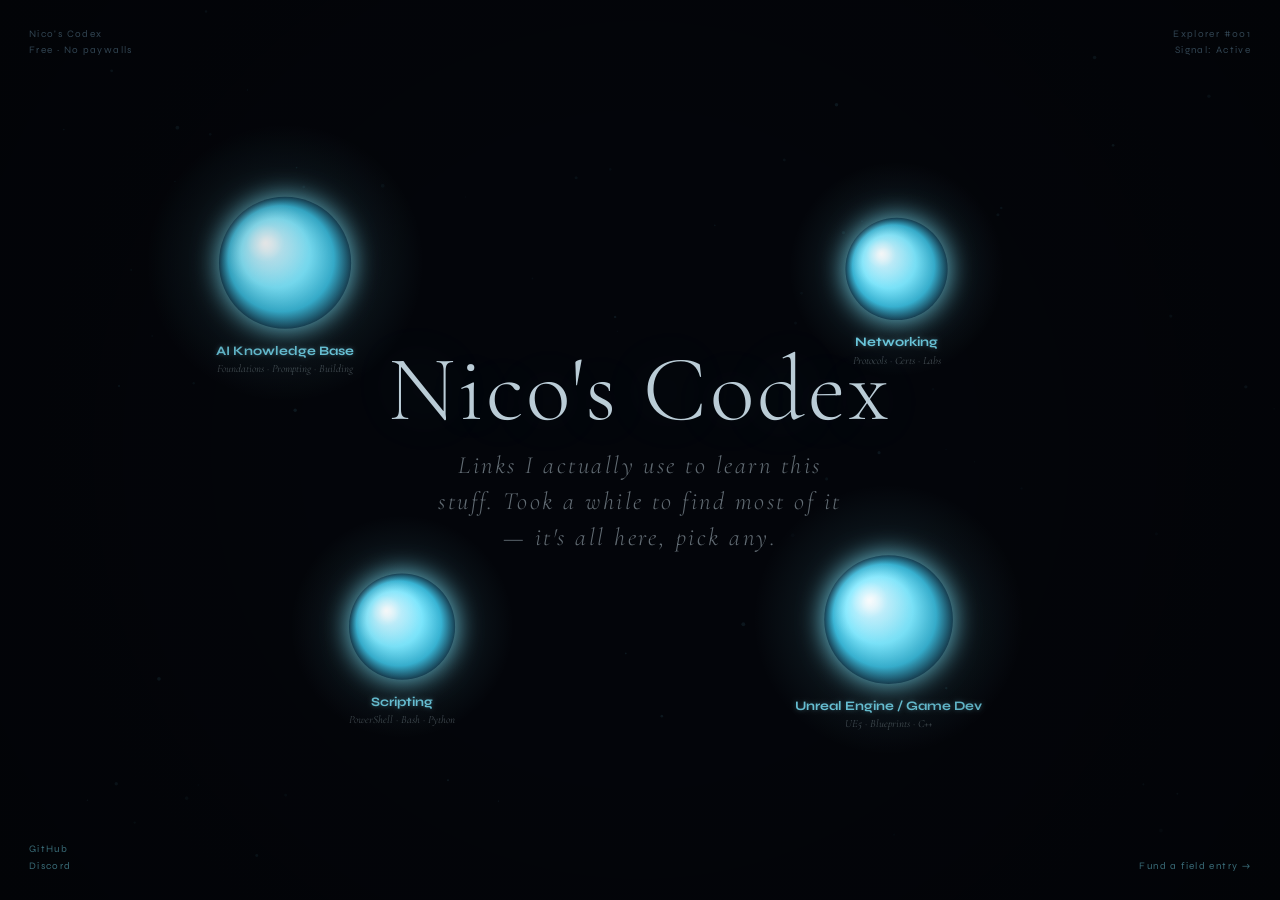
==== commit 9f99cd08: "Add full orb motion system — gyro, parallax, iOS permission Mobile: deviceorientation maps gamma/bet" ====
--- a/index.html
+++ b/index.html
@@ -6,7 +6,7 @@
 <title>Nico's Codex</title>
 <meta name="description" content="Nico's Codex — a curated knowledge base covering AI, technology, and beyond.">
 <meta property="og:title" content="Nico's Codex">
-<meta property="og:description" content="Move toward the light.">
+<meta property="og:description" content="Links I actually use to learn this stuff. Took a while to find most of it — it's all here, pick any.">
 <link rel="preconnect" href="https://fonts.googleapis.com">
 <link rel="preconnect" href="https://fonts.gstatic.com" crossorigin>
 <link href="https://fonts.googleapis.com/css2?family=Cormorant+Garamond:ital,wght@0,300;1,300&family=Syne:wght@400;700&display=swap" rel="stylesheet">
@@ -40,9 +40,8 @@
   pointer-events: none;
   z-index: 10;
   gap: 0.65rem;
-  transition: opacity 1.4s ease;
-}
-#intro.hidden { opacity: 0; }
+}
+#intro.hidden .intro-subtitle { opacity: 0; }
 
 .intro-eyebrow {
   font-family: 'Syne', sans-serif;
@@ -71,6 +70,11 @@
   font-size: clamp(1.05rem, 2.5vw, 1.55rem);
   color: rgba(200,220,230,0.48);
   letter-spacing: 0.1em;
+  max-width: 42ch;
+  text-align: center;
+  line-height: 1.45;
+  padding: 0 1.25rem;
+  transition: opacity 1.4s ease;
 }
 
 /* ── Corner labels ── */
@@ -154,112 +158,36 @@
   border: 1px solid rgba(42,74,90,0.45);
 }
 
-/* ── Mobile list ── */
+/* ── Mobile list — hidden everywhere, canvas is the UI ── */
 #mobile-list { display: none; }
 
+/* ── Motion permission bar (iOS only) ── */
+#motion-bar {
+  position: fixed;
+  top: 0; left: 0; right: 0;
+  z-index: 100;
+  font-family: 'Syne', sans-serif;
+  font-size: 0.65rem;
+  font-weight: 400;
+  letter-spacing: 0.3em;
+  text-transform: uppercase;
+  color: #7de8ff;
+  background: rgba(3,5,10,0.6);
+  border-bottom: 1px solid rgba(125,232,255,0.08);
+  backdrop-filter: blur(12px);
+  padding: 0.5rem 1.2rem;
+  text-align: center;
+  cursor: pointer;
+  transition: opacity 0.5s ease, transform 0.5s ease;
+}
+#motion-bar.dismissed {
+  opacity: 0;
+  transform: translateY(-100%);
+  pointer-events: none;
+}
+
 @media (max-width: 700px) {
-  html, body { overflow-y: auto; cursor: auto; }
-
-  #canvas, #intro, .corner, #tooltip { display: none; }
-
-  #mobile-list {
-    display: flex;
-    flex-direction: column;
-    min-height: 100vh;
-    padding: 2.8rem 1.3rem 2.5rem;
-    background: #03050a;
-  }
-
-  .mob-header { text-align: center; margin-bottom: 2.8rem; }
-
-  .mob-eyebrow {
-    font-family: 'Syne', sans-serif;
-    font-size: 0.63rem;
-    letter-spacing: 0.32em;
-    text-transform: uppercase;
-    color: #7de8ff;
-    opacity: 0.65;
-    margin-bottom: 0.55rem;
-  }
-
-  .mob-title {
-    font-family: 'Cormorant Garamond', serif;
-    font-weight: 300;
-    font-size: 2.6rem;
-    color: rgba(200,220,230,0.93);
-    line-height: 1;
-  }
-
-  .mob-subtitle {
-    font-family: 'Cormorant Garamond', serif;
-    font-style: italic;
-    font-weight: 300;
-    font-size: 1.05rem;
-    color: rgba(200,220,230,0.42);
-    margin-top: 0.5rem;
-    letter-spacing: 0.07em;
-  }
-
-  .mob-row {
-    display: flex;
-    align-items: flex-start;
-    gap: 0.9rem;
-    padding: 1.05rem 0;
-    border-bottom: 1px solid rgba(42,74,90,0.28);
-    text-decoration: none;
-  }
-
-  .mob-row.live { cursor: pointer; }
-  .mob-row.inactive { opacity: 0.42; cursor: default; pointer-events: none; }
-
-  .mob-dot {
-    flex-shrink: 0;
-    width: 9px; height: 9px;
-    border-radius: 50%;
-    margin-top: 0.3rem;
-  }
-  .mob-dot.live {
-    background: #7de8ff;
-    box-shadow: 0 0 8px rgba(125,232,255,0.65);
-  }
-  .mob-dot.inactive { background: #2a4a5a; }
-
-  .mob-info { flex: 1; display: flex; flex-direction: column; gap: 0.2rem; }
-
-  .mob-name {
-    font-family: 'Syne', sans-serif;
-    font-weight: 700;
-    font-size: 0.88rem;
-    color: rgba(200,220,230,0.9);
-  }
-
-  .mob-desc {
-    font-family: 'Cormorant Garamond', serif;
-    font-style: italic;
-    font-size: 0.88rem;
-    color: rgba(80,110,130,0.85);
-    line-height: 1.42;
-  }
-
-  .mob-tag {
-    flex-shrink: 0;
-    font-family: 'Syne', sans-serif;
-    font-size: 0.56rem;
-    font-weight: 700;
-    letter-spacing: 0.16em;
-    padding: 0.22em 0.55em;
-    margin-top: 0.3rem;
-    align-self: flex-start;
-  }
-  .mob-tag.live {
-    color: #7de8ff;
-    border: 1px solid rgba(125,232,255,0.28);
-    background: rgba(125,232,255,0.08);
-  }
-  .mob-tag.incoming {
-    color: rgba(80,110,130,0.6);
-    border: 1px solid rgba(42,74,90,0.4);
-  }
+  .corner { display: none; }
 }
 </style>
 </head>
@@ -267,10 +195,11 @@
 
 <canvas id="canvas"></canvas>
 
+<div id="motion-bar" class="dismissed">Enable motion →</div>
+
 <div id="intro">
-  <span class="intro-eyebrow">Transmission received</span>
   <h1 class="intro-title">Nico's Codex</h1>
-  <p class="intro-subtitle">Move toward the light.</p>
+  <p class="intro-subtitle">Links I actually use to learn this stuff. Took a while to find most of it — it's all here, pick any.</p>
 </div>
 
 <div class="corner corner-tl">Nico's Codex<br>Free · No paywalls</div>
@@ -301,58 +230,41 @@
 // ── Topic data ────────────────────────────────────────────────────
 const TOPICS = [
   {
-    name:   "AI Knowledge Base",
-    desc:   "Free, curated archive of AI learning resources — foundations, prompting, building, podcasts, newsletters, leaders, and repos.",
-    url:    "ai.html",
-    status: "LIVE"
+    name:    "AI Knowledge Base",
+    tagline: "Foundations · Prompting · Building",
+    desc:    "Free, curated archive of AI learning resources — foundations, prompting, building, podcasts, newsletters, leaders, and repos.",
+    url:     "ai.html",
+    status:  "LIVE"
   },
   {
-    name:   "Networking",
-    desc:   "Free, curated archive of networking resources — fundamentals, protocols, certifications, and hands-on labs.",
-    url:    "networking.html",
-    status: "LIVE"
+    name:    "Networking",
+    tagline: "Protocols · Certs · Labs",
+    desc:    "Free, curated archive of networking resources — fundamentals, protocols, certifications, and hands-on labs.",
+    url:     "networking.html",
+    status:  "LIVE"
   },
   {
-    name:   "Scripting",
-    desc:   "Curated scripting resources for IT pros and developers — PowerShell, Bash, Python, and automation. With a terminal game.",
-    url:    "scripting.html",
-    status: "LIVE"
+    name:    "Scripting",
+    tagline: "PowerShell · Bash · Python",
+    desc:    "Curated scripting resources for IT pros and developers — PowerShell, Bash, Python, and automation. With a terminal game.",
+    url:     "scripting.html",
+    status:  "LIVE"
   },
   {
-    name:   "Unreal Engine / Game Dev",
-    desc:   "Curated resources for learning UE5 — official docs, Blueprints, C++, free assets, and community. Includes an interactive terrain demo.",
-    url:    "unreal.html",
-    status: "LIVE"
-  },
-  {
-    name:   "Security",
-    desc:   "Defensive security fundamentals, threat modeling, and hands-on CTF resources.",
-    url:    null,
-    status: "INCOMING"
-  },
-  {
-    name:   "Cloud Architecture",
-    desc:   "AWS, Azure, and GCP patterns, certifications, and real-world architecture guides.",
-    url:    null,
-    status: "INCOMING"
-  },
-  {
-    name:   "Data Science",
-    desc:   "Machine learning pipelines, statistical foundations, and practical tooling.",
-    url:    null,
-    status: "INCOMING"
+    name:    "Unreal Engine / Game Dev",
+    tagline: "UE5 · Blueprints · C++",
+    desc:    "Curated resources for learning UE5 — official docs, Blueprints, C++, free assets, and community. Includes an interactive terrain demo.",
+    url:     "unreal.html",
+    status:  "LIVE"
   },
 ];
 
 // Fractional positions [fx, fy] — spread across viewport
 const INIT_POS = [
-  [0.22, 0.30],  // AI
-  [0.68, 0.24],  // Networking
-  [0.40, 0.63],  // Scripting
-  [0.77, 0.66],  // Unreal
-  [0.12, 0.67],  // Security
-  [0.54, 0.82],  // Cloud
-  [0.87, 0.45],  // Data Science
+  [0.25, 0.30],  // AI       — upper left
+  [0.72, 0.27],  // Networking — upper right
+  [0.30, 0.68],  // Scripting  — lower left
+  [0.70, 0.68],  // Unreal     — lower right
 ];
 
 // ── Build mobile list ─────────────────────────────────────────────
@@ -397,17 +309,18 @@
     this.phase      = Math.random() * Math.PI * 2;
     this.pulseSpeed = 0.22 + Math.random() * 0.28;
 
-    this.driftAmpX = 38 + Math.random() * 52;
-    this.driftAmpY = 28 + Math.random() * 48;
-    this.driftSpX  = 0.16 + Math.random() * 0.22;
-    this.driftSpY  = 0.12 + Math.random() * 0.2;
+    this.driftAmpX = 18 + Math.random() * 22;
+    this.driftAmpY = 14 + Math.random() * 18;
+    this.driftSpX  = 0.06 + Math.random() * 0.07;
+    this.driftSpY  = 0.05 + Math.random() * 0.06;
     this.driftPhX  = Math.random() * Math.PI * 2;
     this.driftPhY  = Math.random() * Math.PI * 2;
 
-    this.hovered     = false;
-    this.scale       = 1;
-    this.clickPulse  = 0;
-    this.clickTarget = null;
+    this.hovered       = false;
+    this.scale         = 1;
+    this.clickPulse    = 0;
+    this.clickTarget   = null;
+    this.parallaxDepth = 0.6 + Math.random() * 0.6;
   }
 
   rebase() {
@@ -523,6 +436,74 @@
 let mx = -9999, my = -9999;
 document.addEventListener('mousemove', e => { mx = e.clientX; my = e.clientY; });
 
+// Touch: show tooltip on hold, navigate on tap
+canvas.addEventListener('touchstart', e => {
+  e.preventDefault();
+  const t = e.touches[0];
+  mx = t.clientX; my = t.clientY;
+}, { passive: false });
+
+canvas.addEventListener('touchmove', e => {
+  e.preventDefault();
+  const t = e.touches[0];
+  mx = t.clientX; my = t.clientY;
+}, { passive: false });
+
+canvas.addEventListener('touchend', e => {
+  const hit = orbs.find(o => o.isLive && o.clickPulse <= 0 && o.contains(mx, my));
+  if (hit) { hit.clickPulse = 1; hit.clickTarget = hit.topic.url; }
+  setTimeout(() => { mx = -9999; my = -9999; }, 600);
+});
+
+// ── Motion system ────────────────────────────────────────────────
+let gyroActive   = false;
+let gyroTargetX  = 0, gyroTargetY  = 0;
+let gyroCurrentX = 0, gyroCurrentY = 0;
+const hasMouse = window.matchMedia('(hover: hover) and (pointer: fine)').matches;
+
+function onOrient(e) {
+  if (!gyroActive) return;
+  gyroTargetX = Math.max(-20, Math.min(20, (e.gamma  || 0) * 0.65));
+  gyroTargetY = Math.max(-20, Math.min(20, ((e.beta  || 0) - 90) * 0.65));
+}
+window.addEventListener('deviceorientation', onOrient);
+
+function activateGyro() { gyroActive = true; }
+
+const motionBar      = document.getElementById('motion-bar');
+const IS_IOS         = /iPad|iPhone|iPod/.test(navigator.userAgent);
+const needsPermission = IS_IOS
+  && typeof DeviceMotionEvent !== 'undefined'
+  && typeof DeviceMotionEvent.requestPermission === 'function';
+
+function dismissBar() {
+  motionBar.classList.add('dismissed');
+  setTimeout(() => { motionBar.style.display = 'none'; }, 550);
+}
+
+if (needsPermission) {
+  if (localStorage.getItem('motion-granted') === '1') {
+    activateGyro();
+  } else {
+    motionBar.classList.remove('dismissed');
+    motionBar.addEventListener('click', async () => {
+      try {
+        const res = await DeviceMotionEvent.requestPermission();
+        if (res === 'granted') {
+          localStorage.setItem('motion-granted', '1');
+          activateGyro();
+        }
+      } catch (_) { /* denied — float fallback */ }
+      dismissBar();
+    });
+  }
+} else {
+  // Android, desktop, or iOS < 13 — auto-activate on first real event
+  window.addEventListener('deviceorientation', function autoActivate(e) {
+    if (e.gamma !== null && !gyroActive) activateGyro();
+  });
+}
+
 // ── Intro fade ────────────────────────────────────────────────────
 let introHidden = false;
 const intro = document.getElementById('intro');
@@ -532,6 +513,29 @@
 const ttName  = tooltip.querySelector('.tt-name');
 const ttDesc  = tooltip.querySelector('.tt-desc');
 const ttBadge = tooltip.querySelector('.tt-badge');
+
+function drawOrbLabel(orb) {
+  const { x, y, radius: r, topic, hovered } = orb;
+  const baseY = y + r + 16;
+  ctx.save();
+  ctx.textAlign    = 'center';
+  ctx.textBaseline = 'top';
+
+  // Name
+  ctx.font      = '700 13px Syne, sans-serif';
+  ctx.fillStyle = hovered ? '#7de8ff' : 'rgba(125,232,255,0.82)';
+  ctx.shadowColor = 'rgba(125,232,255,0.4)';
+  ctx.shadowBlur  = hovered ? 10 : 4;
+  ctx.fillText(topic.name, x, baseY);
+
+  // Tagline
+  ctx.font        = 'italic 300 11px "Cormorant Garamond", serif';
+  ctx.fillStyle   = hovered ? 'rgba(200,220,230,0.75)' : 'rgba(200,220,230,0.38)';
+  ctx.shadowBlur  = 0;
+  ctx.fillText(topic.tagline, x, baseY + 19);
+
+  ctx.restore();
+}
 
 function updateTooltip(orb) {
   if (!orb) { tooltip.classList.remove('visible'); return; }
@@ -545,7 +549,7 @@
   const tipW = 260;
   const rawL = orb.x;
   const left = Math.max(tipW / 2 + pad, Math.min(W - tipW / 2 - pad, rawL));
-  const top  = orb.y + orb.radius + 16;
+  const top  = orb.y + orb.radius + 58;
   tooltip.style.left = `${left}px`;
   tooltip.style.top  = `${top}px`;
   tooltip.classList.add('visible');
@@ -609,7 +613,7 @@
 let t = 0;
 function render() {
   requestAnimationFrame(render);
-  t += 0.008;
+  t += 0.003;
 
   ctx.clearRect(0, 0, W, H);
   ctx.fillStyle = '#03050a';
@@ -618,10 +622,22 @@
   // Particles
   for (const p of particles) { p.update(); p.draw(ctx); }
 
+  // Compute parallax / gyro offset
+  let offsetX = 0, offsetY = 0;
+  if (gyroActive) {
+    gyroCurrentX += (gyroTargetX - gyroCurrentX) * 0.22;
+    gyroCurrentY += (gyroTargetY - gyroCurrentY) * 0.22;
+    offsetX = gyroCurrentX;
+    offsetY = gyroCurrentY;
+  } else if (hasMouse && mx > -100) {
+    offsetX = ((mx - W / 2) / (W / 2)) * 8;
+    offsetY = ((my - H / 2) / (H / 2)) * 8;
+  }
+
   // Drift positions
   for (const o of orbs) {
-    o.x = o.baseX + Math.sin(t * o.driftSpX + o.driftPhX) * o.driftAmpX;
-    o.y = o.baseY + Math.cos(t * o.driftSpY + o.driftPhY) * o.driftAmpY;
+    o.x = o.baseX + Math.sin(t * o.driftSpX + o.driftPhX) * o.driftAmpX + offsetX * o.parallaxDepth;
+    o.y = o.baseY + Math.cos(t * o.driftSpY + o.driftPhY) * o.driftAmpY + offsetY * o.parallaxDepth;
   }
 
   // Hover detection
@@ -651,6 +667,7 @@
     }
 
     o.draw(ctx);
+    drawOrbLabel(o);
   }
 
   // Vignette
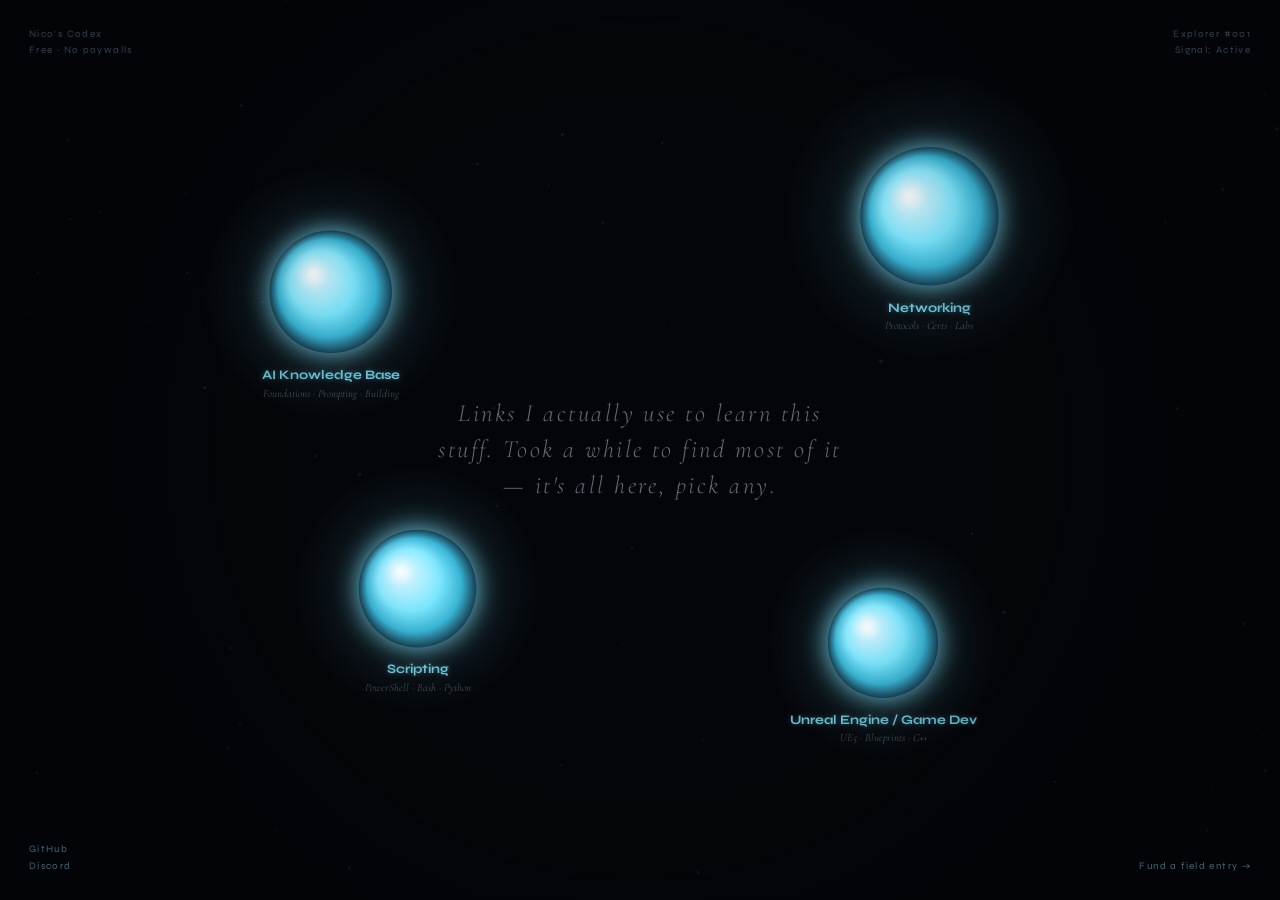
==== commit df21cf25: "Redirect index.html to clean root URL on load Prevents /index.html from entering browser history so " ====
--- a/index.html
+++ b/index.html
@@ -198,7 +198,6 @@
 <div id="motion-bar" class="dismissed">Enable motion →</div>
 
 <div id="intro">
-  <h1 class="intro-title">Nico's Codex</h1>
   <p class="intro-subtitle">Links I actually use to learn this stuff. Took a while to find most of it — it's all here, pick any.</p>
 </div>
 
@@ -227,6 +226,8 @@
 </div>
 
 <script>
+if (location.pathname.endsWith('/index.html'))
+  location.replace(location.href.replace('/index.html', '/'));
 // ── Topic data ────────────────────────────────────────────────────
 const TOPICS = [
   {
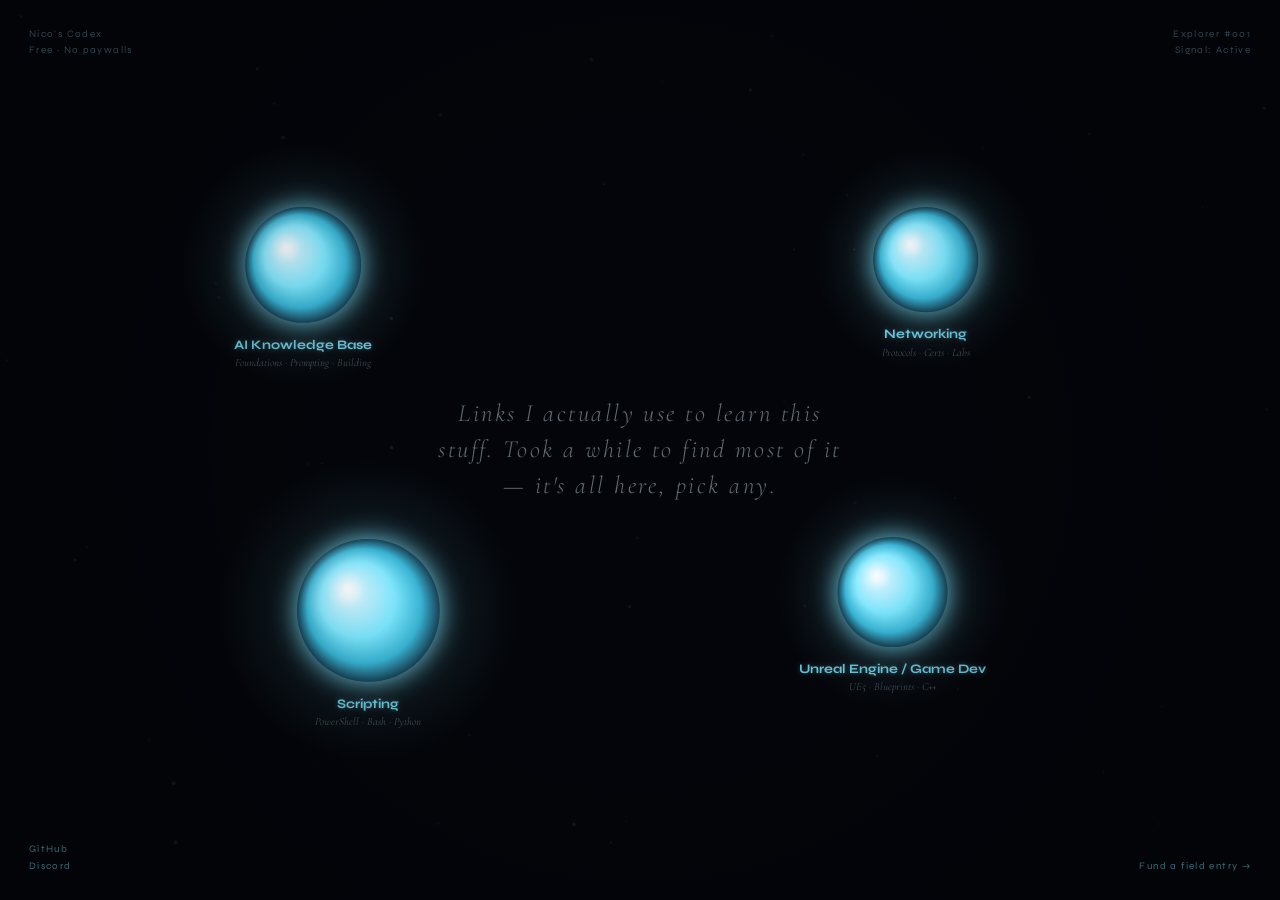
==== commit 06799344: "Give orbs more life — faster drift, wobble layer, stronger pulse Increase drift from ~500s cycles to" ====
--- a/index.html
+++ b/index.html
@@ -41,7 +41,6 @@
   z-index: 10;
   gap: 0.65rem;
 }
-#intro.hidden .intro-subtitle { opacity: 0; }
 
 .intro-eyebrow {
   font-family: 'Syne', sans-serif;
@@ -308,14 +307,23 @@
     this.radius = this.baseRadius;
 
     this.phase      = Math.random() * Math.PI * 2;
-    this.pulseSpeed = 0.22 + Math.random() * 0.28;
-
-    this.driftAmpX = 18 + Math.random() * 22;
-    this.driftAmpY = 14 + Math.random() * 18;
-    this.driftSpX  = 0.06 + Math.random() * 0.07;
-    this.driftSpY  = 0.05 + Math.random() * 0.06;
+    this.pulseSpeed = 5.0 + Math.random() * 3.0;  // 4–7s size breath
+
+    // Primary drift — 5–8s cycles, 14–26px amplitude
+    this.driftAmpX = 14 + Math.random() * 12;
+    this.driftAmpY = 12 + Math.random() * 10;
+    this.driftSpX  = 4.5 + Math.random() * 4.0;
+    this.driftSpY  = 4.0 + Math.random() * 3.5;
     this.driftPhX  = Math.random() * Math.PI * 2;
     this.driftPhY  = Math.random() * Math.PI * 2;
+
+    // Secondary wobble — 2–3.5s cycles, 3–6px — organic texture
+    this.wobbleAmpX = 3 + Math.random() * 3;
+    this.wobbleAmpY = 3 + Math.random() * 3;
+    this.wobbleSpX  = 11 + Math.random() * 8;
+    this.wobbleSpY  = 13 + Math.random() * 7;
+    this.wobblePhX  = Math.random() * Math.PI * 2;
+    this.wobblePhY  = Math.random() * Math.PI * 2;
 
     this.hovered       = false;
     this.scale         = 1;
@@ -637,8 +645,14 @@
 
   // Drift positions
   for (const o of orbs) {
-    o.x = o.baseX + Math.sin(t * o.driftSpX + o.driftPhX) * o.driftAmpX + offsetX * o.parallaxDepth;
-    o.y = o.baseY + Math.cos(t * o.driftSpY + o.driftPhY) * o.driftAmpY + offsetY * o.parallaxDepth;
+    o.x = o.baseX
+      + Math.sin(t * o.driftSpX + o.driftPhX) * o.driftAmpX
+      + Math.sin(t * o.wobbleSpX + o.wobblePhX) * o.wobbleAmpX
+      + offsetX * o.parallaxDepth;
+    o.y = o.baseY
+      + Math.cos(t * o.driftSpY + o.driftPhY) * o.driftAmpY
+      + Math.cos(t * o.wobbleSpY + o.wobblePhY) * o.wobbleAmpY
+      + offsetY * o.parallaxDepth;
   }
 
   // Hover detection
@@ -656,7 +670,7 @@
     let targetScale = o.hovered ? 1.5 : 1;
     if (o.clickPulse > 0) targetScale = 1 + o.clickPulse * 0.85;
     o.scale  += (targetScale - o.scale) * 0.1;
-    const pulse = 1 + Math.sin(t * o.pulseSpeed + o.phase) * 0.052;
+    const pulse = 1 + Math.sin(t * o.pulseSpeed + o.phase) * 0.08;
     o.radius = o.baseRadius * o.scale * pulse;
 
     if (o.clickPulse > 0) {
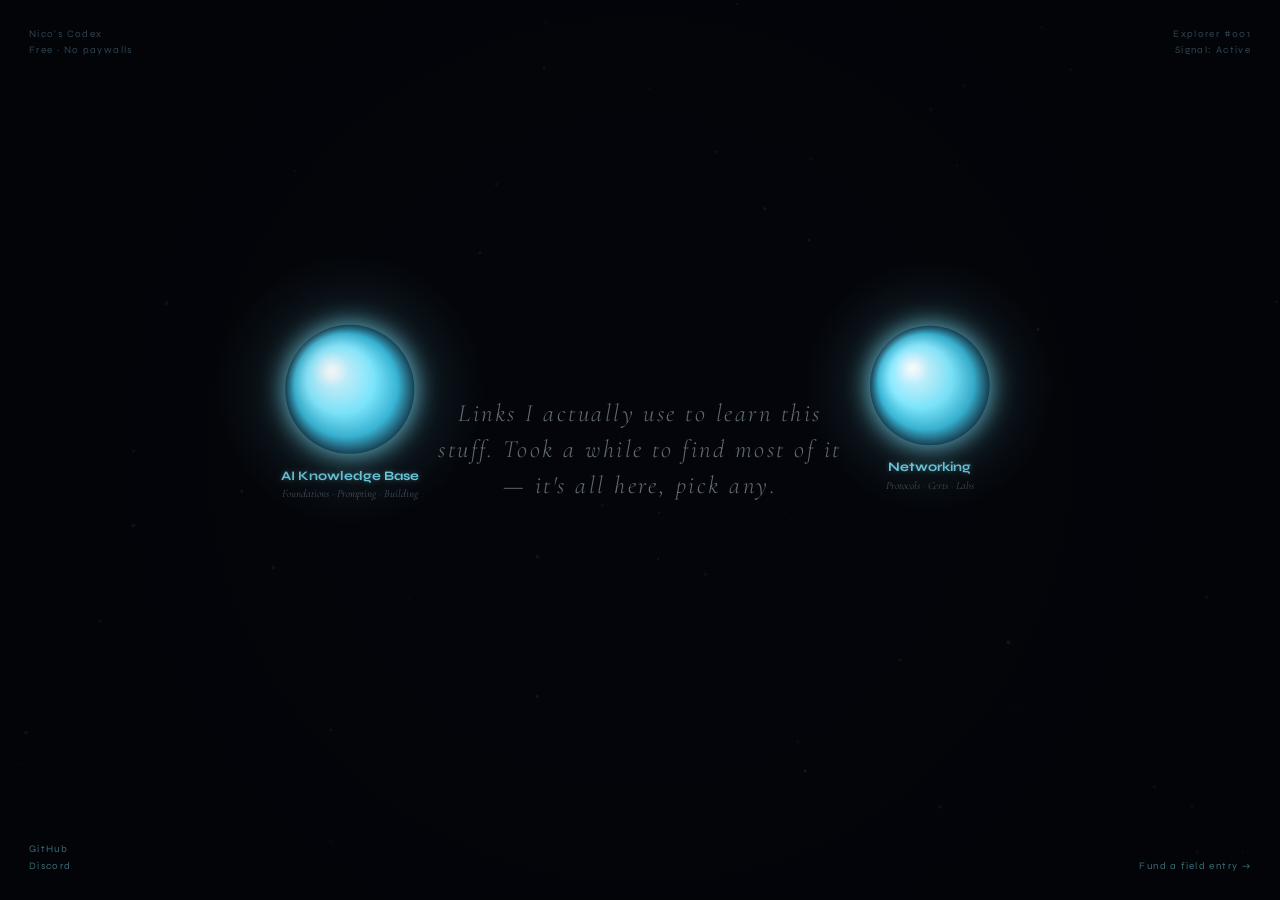
==== commit e4db7999: "Redesign networking page + remove scripting/unreal from homepage - networking.html: add Security sec" ====
--- a/index.html
+++ b/index.html
@@ -243,28 +243,12 @@
     url:     "networking.html",
     status:  "LIVE"
   },
-  {
-    name:    "Scripting",
-    tagline: "PowerShell · Bash · Python",
-    desc:    "Curated scripting resources for IT pros and developers — PowerShell, Bash, Python, and automation. With a terminal game.",
-    url:     "scripting.html",
-    status:  "LIVE"
-  },
-  {
-    name:    "Unreal Engine / Game Dev",
-    tagline: "UE5 · Blueprints · C++",
-    desc:    "Curated resources for learning UE5 — official docs, Blueprints, C++, free assets, and community. Includes an interactive terrain demo.",
-    url:     "unreal.html",
-    status:  "LIVE"
-  },
 ];
 
 // Fractional positions [fx, fy] — spread across viewport
 const INIT_POS = [
-  [0.25, 0.30],  // AI       — upper left
-  [0.72, 0.27],  // Networking — upper right
-  [0.30, 0.68],  // Scripting  — lower left
-  [0.70, 0.68],  // Unreal     — lower right
+  [0.28, 0.44],  // AI         — center left
+  [0.72, 0.44],  // Networking — center right
 ];
 
 // ── Build mobile list ─────────────────────────────────────────────
